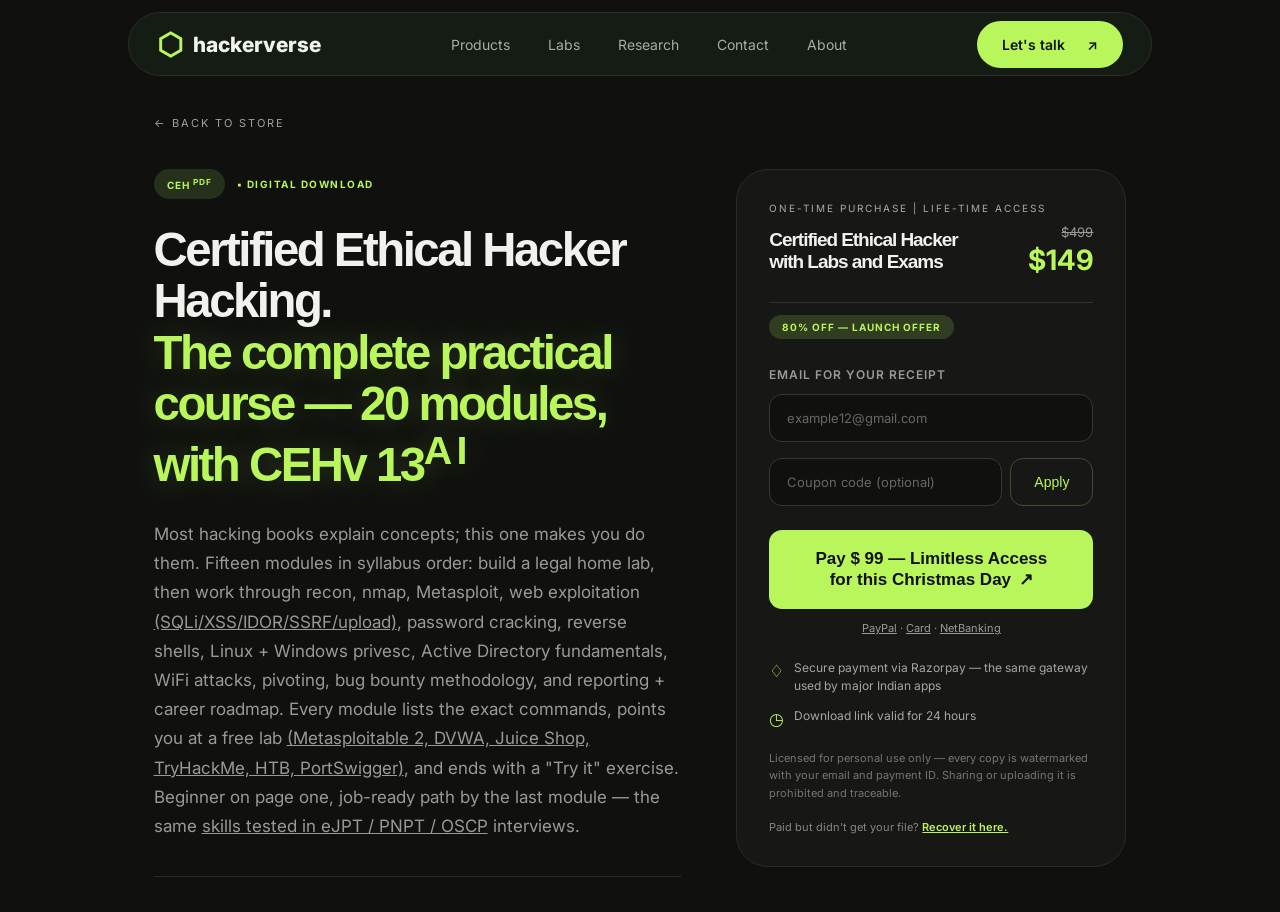
==== book.html @ e8ab925d "Add files via upload" ====
<!DOCTYPE html>
<html lang="en">
<head>
    <meta charset="UTF-8">
    <meta name="viewport" content="width=device-width, initial-scale=1.0">
    <title>hackerverse | Hands-On Ethical Hacking</title>

    <link rel="stylesheet" href="style.css">

    <link rel="preconnect" href="https://fonts.googleapis.com">
    <link rel="preconnect" href="https://fonts.gstatic.com" crossorigin>

    
    <link href="https://fonts.googleapis.com/css2?family=Inter:wght@400;500;600;700;800&display=swap" rel="stylesheet">
    <link rel="icon" type="image/png" href="logo.jpg">
</head>
<style>
    * {
    margin: 0;
    padding: 0;
    box-sizing: border-box;
}

:root {
    --bg: #10110f;
    --card: #171816;
    --green: #b8f65c;
    --text: #f1f2ed;
    --muted: #999b93;
    --border: #292b27;
}

body {
    background: var(--bg);
    color: var(--text);
    font-family: 'Inter', sans-serif;
    min-height: 100vh;
}


/* NAVBAR */

.navbar {
    width: 80%;
    max-width: 1300px;
    height: 64px;

    margin: 12px auto 0;

    border: 1px solid #2b2d29;
    border-radius: 50px;

    display: flex;
    align-items: center;
    justify-content: space-between;

    padding: 0 28px;
}

.logo {
    display: flex;
    align-items: center;
    gap: 10px;

    font-size: 21px;
    font-weight: 800;
}

.logo-icon {
    color: var(--green);
    font-size: 30px;
}

.navbar nav {
    display: flex;
    align-items: center;
    gap: 38px;
}

.navbar nav a {
    color: #aaa;
    text-decoration: none;
    font-size: 14px;
    transition: 0.3s;
}

.navbar nav a:hover {
    color: var(--green);
}

.navbar nav a span {
    margin-left: 5px;
}

.talk-btn {
    background: var(--green);
    color: #10110f;

    padding: 15px 25px;
    border-radius: 50px;

    text-decoration: none;
    font-size: 14px;
    font-weight: 600;

    display: flex;
    gap: 22px;

    transition: 0.3s;
}

.talk-btn:hover {
    transform: translateY(-3px);
    box-shadow: 0 5px 20px #b8f65c30;
}


/* MAIN CONTAINER */

.container {
    width: 76%;
    max-width: 1180px;
    margin: 35px auto;
}

.back-link {
    color: #a0a298;
    text-decoration: none;

    font-size: 11px;
    letter-spacing: 2px;
}

.back-link:hover {
    color: var(--green);
}


/* CONTENT LAYOUT */

.content-wrapper {
    display: grid;
    grid-template-columns: 1.15fr 0.85fr;

    gap: 55px;
    align-items: start;

    margin-top: 38px;
}


/* LEFT CONTENT */

.course-content {
    padding-top: 0;
}

.course-labels {
    display: flex;
    align-items: center;
    gap: 12px;

    margin-bottom: 25px;
}

.pdf-tag {
    background: #26311b;
    color: var(--green);

    padding: 8px 13px;
    border-radius: 30px;

    font-size: 10px;
    font-weight: 700;
    letter-spacing: 1px;
}

.download-tag {
    color: var(--green);

    font-size: 10px;
    font-weight: 700;
    letter-spacing: 1.5px;
}

h1 {
    font-size: clamp(38px, 3.7vw, 58px);
    font-weight: 600;

    line-height: 1.08;
    letter-spacing: -2.5px;

    margin-bottom: 30px;
}

h1 span {
    color: var(--green);
}

.description {
    color: var(--muted);

    font-size: 17px;
    line-height: 1.72;

    max-width: 600px;
}

.bottom-line {
    height: 1px;
    width: 100%;

    background: var(--border);
    margin-top: 35px;
}


/* PAYMENT CARD */

.payment-card {
    background: var(--card);

    border: 1px solid #292b27;
    border-radius: 32px;

    padding: 32px;

    width: 100%;
}

.purchase-label {
    color: #aaa;

    font-size: 10px;
    letter-spacing: 2px;

    margin-bottom: 10px;
}

.price-heading {
    display: flex;
    justify-content: space-between;
    align-items: center;
    gap: 10px;
}

.price-heading h2 {
    font-size: 19px;
    font-weight: 600;
}

.price {
    display: flex;
    flex-direction: column;
    align-items: flex-end;
    gap: 3px;
}

.price del {
    color: #999;
    font-size: 13px;
}

.price strong {
    color: var(--green);
    font-size: 28px;
}

.divider {
    width: 100%;
    height: 1px;

    background: #30322e;
    margin: 25px 0 12px;
}


/* DISCOUNT */

.discount {
    display: inline-block;

    background: #303d20;
    color: var(--green);

    padding: 6px 13px;
    border-radius: 30px;

    font-size: 10px;
    font-weight: 700;
    letter-spacing: 1px;

    margin-bottom: 28px;
}


/* INPUTS */

.payment-card label {
    display: block;

    color: #999b93;

    font-size: 12px;
    font-weight: 600;
    letter-spacing: 1px;

    margin-bottom: 12px;
}

.payment-card input {
    background: #10110f;
    border: 1px solid #363833;

    outline: none;

    color: white;
    font-family: inherit;
    font-size: 13px;

    padding: 15px 17px;
    border-radius: 13px;

    width: 100%;
    transition: 0.3s;
}

.payment-card input:focus {
    border-color: var(--green);
}

.payment-card input::placeholder {
    color: #666860;
}


/* COUPON */

.coupon-box {
    display: flex;
    gap: 8px;

    margin-top: 16px;
}

.coupon-box input {
    flex: 1;
    min-width: 0;
}

.coupon-box button {
    background: transparent;
    border: 1px solid #414b2e;

    color: var(--green);

    padding: 0 23px;
    border-radius: 13px;

    cursor: pointer;
    font-size: 14px;

    transition: 0.3s;
}

.coupon-box button:hover {
    background: #b8f65c;
    color: #10110f;
}

.coupon-message {
    font-size: 12px;
    margin-top: 8px;
    color: var(--green);
}


/* PAYMENT BUTTON */

.pay-btn {
    width: 100%;

    background: #b8f65c;
    color: #10110f;

    border: none;
    border-radius: 13px;

    padding: 19px;

    font-size: 17px;
    font-weight: 600;

    margin-top: 16px;

    cursor: pointer;
    transition: 0.3s;
}

.pay-btn span {
    margin-left: 8px;
}

.pay-btn:hover {
    background: #c9ff78;
    transform: translateY(-2px);

    box-shadow: 0 5px 20px #b8f65c25;
}

.payment-methods {
    color: #999b93;

    text-align: center;
    font-size: 11px;

    margin: 12px 0 24px;
}


/* SECURITY INFO */

.security-info {
    display: flex;
    flex-direction: column;
    gap: 12px;
}

.security-info p {
    display: flex;
    align-items: flex-start;
    gap: 10px;

    color: #a5a69e;
    font-size: 12px;
    line-height: 1.5;
}

.security-info span {
    color: var(--green);
    font-size: 17px;
}


/* LICENSE */

.license-text {
    color: #74766e;

    font-size: 11px;
    line-height: 1.6;

    margin-top: 17px;
}

.recover-text {
    color: #85877f;

    font-size: 11px;
    margin-top: 18px;
}

.recover-text a {
    color: var(--green);
    text-decoration: underline;
    font-weight: 600;
}


/* RESPONSIVE DESIGN */

@media (max-width: 1100px) {

    .navbar {
        width: 92%;
    }

    .container {
        width: 90%;
    }

    .content-wrapper {
        gap: 30px;
    }

    .navbar nav {
        gap: 18px;
    }

}

@media (max-width: 850px) {

    .navbar {
        padding: 0 18px;
    }

    .navbar nav {
        display: none;
    }

    .content-wrapper {
        grid-template-columns: 1fr;
    }

    .course-content {
        margin-bottom: 15px;
    }

    h1 {
        font-size: 48px;
    }

}

@media (max-width: 500px) {

    .navbar {
        height: 58px;
    }

    .logo {
        font-size: 18px;
    }

    .talk-btn {
        padding: 12px 17px;
        font-size: 12px;
        gap: 10px;
    }

    .container {
        width: 90%;
        margin-top: 30px;
    }

    .content-wrapper {
        margin-top: 30px;
    }

    h1 {
        font-size: 38px;
        letter-spacing: -1.8px;
    }

    .description {
        font-size: 14px;
    }

    .payment-card {
        padding: 22px;
        border-radius: 24px;
    }

    .price-heading h2 {
        font-size: 15px;
    }

    .price strong {
        font-size: 24px;
    }

    .pay-btn {
        font-size: 14px;
    }

}
</style>
<body>

    <!-- NAVBAR -->
    <header class="navbar">
        <div class="logo">
            <span class="logo-icon">⬡</span>
            <span><a href="#index.html">hackerverse</a></span>
        </div>
        <nav>
        <a href="#products">Products</a>
        <a href="#journey">Labs</a>
        <a href="#values">Research</a>
        <a href="#social-links">Contact</a>
        <a href="#about">About</a>
        </nav>
          <a href="page.html" class="talk-btn">Let's talk <span>↗</span> </a>

    </header>
    <!-- MAIN SECTION -->
    <main class="container">
        <a href="index.html" class="back-link">← BACK TO STORE</a>
        <div class="content-wrapper"> 
            <!-- LEFT CONTENT -->
            <section class="course-content">

                <div class="course-labels">
                    <span class="pdf-tag"><a href="EC-Council.pdf" download title="Download PDF">CEH <sup>PDF</sup></a></span>
                    <span class="download-tag">▪ DIGITAL DOWNLOAD</span>
                </div>

                <h1>
                    Certified Ethical Hacker<br>
                    Hacking.<br>

                    <span>
                        The complete practical<br>
                        course — 20 modules,<br>
                        with CEHv 13<sup>A I</sup>
                    </span>
                </h1>

                <p class="description">
                    
                    Most hacking books explain concepts; this one makes you do them.

                    Fifteen modules in syllabus order: build a legal home lab, then work
                    through recon, nmap, Metasploit, web exploitation
                    <u>(SQLi/XSS/IDOR/SSRF/upload)</u>, password cracking, reverse shells,
                    Linux + Windows privesc, Active Directory fundamentals, WiFi attacks,
                    pivoting, bug bounty methodology, and reporting + career roadmap.

                    Every module lists the exact commands, points you at a free lab
                    <u>(Metasploitable 2, DVWA, Juice Shop, TryHackMe, HTB, PortSwigger)</u>,
                    and ends with a "Try it" exercise. Beginner on page one, job-ready
                    path by the last module — the same <u>skills tested in eJPT / PNPT / OSCP</u>
                    interviews.

                </p>
                <div class="bottom-line"></div>
            </section>
            <!-- RIGHT PAYMENT CARD -->
            <section class="payment-card">

                <div class="purchase-label">
                    ONE-TIME PURCHASE | LIFE-TIME ACCESS
                </div>
                <div class="price-heading">
                    <h2>Certified Ethical Hacker <br>
                        with Labs and Exams</h2>
                    <div class="price">
                        <del>$499</del>
                        <strong>$149</strong>
                    </div>
                </div>
                <div class="divider"></div>
                <div class="discount">
                    80% OFF — LAUNCH OFFER
                </div>
                <!-- EMAIL -->
                <label>EMAIL FOR YOUR RECEIPT</label>
                <input
                    type="email"
                    id="email"
                    placeholder="example12@gmail.com">
                <!-- COUPON -->
                <div class="coupon-box">
                    <input
                        type="text"
                        id="coupon"
                        placeholder="Coupon code (optional)">
                    <button id="applyBtn">Apply</button>
                </div>
                <p class="coupon-message" id="couponMessage"></p>
                <!-- PAYMENT BUTTON -->
                <button class="pay-btn" id="payBtn">
                    Pay $ 99 — Limitless Access <br>
                    for this Christmas Day<span>↗</span>
                </button>
                <p class="payment-methods">
                    <u>PayPal</u> · <u>Card</u> · <u>NetBanking</u> 
                </p>
                <!-- SECURITY DETAILS -->
                <div class="security-info">
                    <p>
                        <span>♢</span>
                        Secure payment via Razorpay — the same gateway used by major Indian apps
                    </p>
                    <p>
                        <span>◷</span>
                        Download link valid for 24 hours
                    </p>
                </div>
                <p class="license-text">

                    Licensed for personal use only — every copy is watermarked
                    with your email and payment ID. Sharing or uploading it is
                    prohibited and traceable.

                </p>
                <p class="recover-text">
                    Paid but didn't get your file?
                    <a href="hackerverse.html">Recover it here.</a>
                </p>
            </section>
        </div>
    </main>
    <script>
       // COUPON SYSTEM

const applyBtn = document.getElementById("applyBtn");

const couponInput = document.getElementById("coupon");

const couponMessage = document.getElementById("couponMessage");

const payBtn = document.getElementById("payBtn");

let finalPrice = 199;

applyBtn.addEventListener("click", function () {

    const coupon = couponInput.value.trim().toUpperCase();

    if (coupon === "ICYWALL20") {

        finalPrice = 159;

        couponMessage.textContent = "✓ Coupon applied successfully!";

        payBtn.innerHTML = `Pay ₹${finalPrice} — Download instantly ↗`;

    }

    else if (coupon === "") {

        couponMessage.textContent = "Please enter a coupon code.";

    }

    else {

        couponMessage.textContent = "Invalid coupon code!";

        finalPrice = 199;

        payBtn.innerHTML = `Pay ₹199 — Download instantly ↗`;

    }

});


// EMAIL VALIDATION

payBtn.addEventListener("click", function () {

    const email = document.getElementById("email").value.trim();

    if (email === "") {

        alert("Please enter your email address.");

        return;

    }

    if (!email.includes("@") || !email.includes(".")) {

        alert("Please enter a valid email address.");

        return;

    }

    alert(
        `Email: ${email}\nAmount: ₹${finalPrice}\n\nPayment gateway integration required.`
    );

}); 
    </script>
</body>
</html>
---- style.css ----
* {
    margin: 0;
    padding: 0;
    box-sizing: border-box;
}

:root {
    --navy: #101610;
    --deep: #0b0e0b;
    --panel: #151c15;
    --ice: #c2f970;
    --white: #f4f6ef;
    --gray: #a3aa9d;
    --line: rgba(255, 255, 255, .11);
}

html {
    scroll-behavior: smooth;
    scroll-padding-top: 110px;
}

body {
    font-family: "Manrope", sans-serif;
    background: var(--deep);
    color: var(--white);
    overflow-x: hidden;
}

a {
    color: inherit;
    text-decoration: none;
}

.scanline {
    position: fixed;
    inset: 0;
    pointer-events: none;
    z-index: 10;
    opacity: .08;
    background: repeating-linear-gradient(
        0deg,
        transparent 0 3px,
        rgba(255,255,255,.08) 4px
    );
}

.offer-bar {
    height: 36px;
    background: #11170f;
    display: flex;
    align-items: center;
    justify-content: center;
    gap: 9px;
    padding: 0 12px;
    font-size: 11px;
    letter-spacing: .07em;
    text-align: center;
    color: #fff;
}

.offer-bar del {
    opacity: .45;
}

.live-dot,
.online i {
    width: 7px;
    height: 7px;
    border-radius: 50%;
    background: var(--ice);
    display: inline-block;
    box-shadow: 0 0 12px var(--ice);
}

.site-header {
    position: sticky;
    top: 0;
    z-index: 20;
    padding: 12px 20px;
    background: rgba(11,14,11,.76);
    backdrop-filter: blur(18px);
}

.navbar {
    max-width: 1240px;
    margin: auto;
    height: 64px;
    border: 1px solid var(--line);
    border-radius: 50px;
    background: rgba(22,29,22,.9);
    display: flex;
    align-items: center;
    justify-content: space-between;
    padding: 0 10px 0 25px;
}

.brand {
    font-family: "Space Grotesk", sans-serif;
    font-size: 25px;
    font-weight: 700;
    letter-spacing: -2px;
    display: flex;
    align-items: center;
    gap: 9px;
}

.brand-icon {
    font-size: 30px;
    color: var(--ice);
}

.nav-links {
    display: flex;
    align-items: center;
    gap: 30px;
}

.nav-links a {
    font-size: 13px;
    color: var(--gray);
    transition: .2s;
}

.nav-links a:hover,
.nav-links .active {
    color: var(--ice);
}

.nav-cta,
.button {
    display: inline-flex;
    align-items: center;
    justify-content: center;
    gap: 12px;
    border-radius: 50px;
    font-size: 13px;
    font-weight: 800;
    padding: 15px 23px;
    transition: .25s;
}

.nav-cta,
.primary {
    background: var(--ice);
    color: #172014;
}

.nav-cta:hover,
.primary:hover {
    background: #fff;
    transform: translateY(-2px);
}

.menu-toggle {
    display: none;
    background: #ffffff12;
    color: white;
    border: 0;
    border-radius: 50%;
    height: 44px;
    width: 44px;
    font-size: 20px;
}

.section-grid,
.section,
.footer-top,
.footer-grid {
    width: min(1160px, calc(100% - 48px));
    margin: auto;
}

.hero {
    padding-top: 100px;
    padding-bottom: 105px;
    display: grid;
    grid-template-columns: 1.4fr .8fr;
    gap: 65px;
    align-items: center;
    position: relative;
}

.hero:before,
.section:before {
    content: "";
    position: absolute;
    inset: 0;
    pointer-events: none;
    background-image:
        linear-gradient(rgba(194,249,112,.035) 1px, transparent 1px),
        linear-gradient(90deg, rgba(194,249,112,.035) 1px, transparent 1px);
    background-size: 45px 45px;
    mask-image: linear-gradient(to bottom, black, transparent);
}

.eyebrow {
    font: 11px "DM Mono", monospace;
    letter-spacing: .16em;
    color: var(--ice);
    margin-bottom: 24px;
}

h1,
h2,
h3 {
    font-family: "Space Grotesk", sans-serif;
    letter-spacing: -.055em;
}

h1 {
    font-size: clamp(48px, 6.2vw, 82px);
    line-height: 1.04;
    font-weight: 500;
}

h1 span {
    color: var(--ice);
    text-shadow: 0 0 30px #c2f97035;
}

.intro {
    max-width: 650px;
    color: var(--gray);
    font-size: 16px;
    line-height: 1.9;
    margin-top: 25px;
}

.button-row {
    display: flex;
    gap: 12px;
    flex-wrap: wrap;
    margin-top: 28px;
}

.secondary,
.light-outline {
    border: 1px solid var(--line);
    color: var(--white);
}

.secondary:hover,
.light-outline:hover {
    border-color: var(--ice);
    color: var(--ice);
}

.stats {
    margin-top: 50px;
    max-width: 650px;
    display: grid;
    grid-template-columns: repeat(4, 1fr);
    border: 1px solid var(--line);
    border-radius: 17px;
    overflow: hidden;
    background: #ffffff08;
}

.stats div {
    text-align: center;
    padding: 18px 8px;
    border-right: 1px solid var(--line);
}

.stats div:last-child {
    border: 0;
}

.stats strong {
    display: block;
    color: var(--ice);
    font: 26px "Space Grotesk";
}

.stats small {
    display: block;
    margin-top: 5px;
    font: 9px "DM Mono";
    letter-spacing: .13em;
    color: var(--gray);
}

.terminal-card {
    padding: 28px;
    border-radius: 30px;
    border: 1px solid var(--line);
    background: linear-gradient(145deg, #171e16, #0b0e0b);
    box-shadow: 0 25px 80px #0008;
}

.terminal-top {
    display: flex;
    justify-content: space-between;
    align-items: center;
    margin-bottom: 25px;
}

.terminal-icons {
    display: flex;
    gap: 15px;
    color: var(--ice);
    font-size: 22px;
}

.online {
    font: 10px "DM Mono";
    color: var(--ice);
    display: flex;
    gap: 8px;
    align-items: center;
}

.terminal {
    padding: 18px;
    border: 1px solid var(--line);
    border-radius: 12px;
    background: #050705;
    font: 11px/2 "DM Mono";
    color: var(--gray);
}

.terminal-title {
    border-bottom: 1px solid var(--line);
    padding-bottom: 9px;
    margin-bottom: 10px;
    color: var(--ice);
}

.terminal p span,
.success {
    color: var(--ice);
}

.terminal-note {
    border-top: 1px solid var(--line);
    margin-top: 22px;
    padding-top: 20px;
    color: var(--gray);
    font-size: 13px;
    line-height: 1.8;
}

.cursor {
    display: inline-block;
    width: 6px;
    height: 12px;
    background: var(--ice);
    vertical-align: middle;
    animation: blink 1s steps(2) infinite;
}

@keyframes blink {
    50% {
        opacity: 0;
    }
}

.section {
    position: relative;
    padding: 105px 0;
}

.team,
.values {
    width: 100%;
    padding-left: max(24px, calc((100% - 1160px) / 2));
    padding-right: max(24px, calc((100% - 1160px) / 2));
    background: #101610;
}

.section-heading {
    display: flex;
    justify-content: space-between;
    align-items: end;
    gap: 35px;
    margin-bottom: 50px;
}

.section-heading .eyebrow {
    margin-bottom: 17px;
}

.section-heading h2 {
    font-size: clamp(42px, 5vw, 64px);
    line-height: 1.04;
    font-weight: 500;
}

.section-heading h2 span {
    color: #7d8778;
}

.section-heading > p {
    max-width: 370px;
    color: var(--gray);
    font-size: 14px;
    line-height: 1.9;
}

.team-grid {
    display: grid;
    grid-template-columns: repeat(2, minmax(0, 1fr));
    gap: 20px;
    max-width: 850px;
}

.person-card,
.value-card {
    border: 1px solid var(--line);
    border-radius: 27px;
    background: #172017;
    padding: 32px;
    transition: .3s;
}

.person-card:hover,
.value-card:hover {
    border-color: #c2f97065;
    transform: translateY(-4px);
}

.avatar {
    width: 95px;
    height: 95px;
    border-radius: 25px;
    display: grid;
    place-items: center;
    border: 1px solid #c2f97055;
    background: #c2f9700d;
    color: var(--ice);
    font: 32px "Space Grotesk";
    margin-bottom: 30px;
    text-shadow: 0 0 25px #c2f97066;
}

.person-card h3,
.value-card h3 {
    font-size: 25px;
    font-weight: 500;
}

.role {
    color: var(--ice);
    font: 10px "DM Mono";
    letter-spacing: .15em;
    margin-top: 9px;
}

.social {
    display: flex;
    gap: 9px;
    border-top: 1px solid var(--line);
    margin-top: 27px;
    padding-top: 20px;
}

.social a {
    width: 36px;
    height: 36px;
    border: 1px solid var(--line);
    border-radius: 50%;
    display: grid;
    place-items: center;
    font-size: 11px;
    color: var(--gray);
}

.social a:hover {
    color: var(--ice);
    border-color: var(--ice);
}

.journey {
    background: var(--deep);
}

.timeline {
    position: relative;
    max-width: 900px;
    margin-left: auto;
}

.timeline:before {
    content: "";
    position: absolute;
    left: -35px;
    top: 12px;
    bottom: 15px;
    width: 1px;
    background: linear-gradient(var(--ice), transparent);
}

.timeline article {
    position: relative;
    display: grid;
    grid-template-columns: 130px 1fr;
    gap: 25px;
    margin-bottom: 17px;
}

.timeline article:before {
    content: "";
    position: absolute;
    left: -42px;
    top: 25px;
    width: 13px;
    height: 13px;
    border: 2px solid var(--ice);
    background: var(--deep);
    border-radius: 50%;
    box-shadow: 0 0 15px #c2f97077;
}

.timeline time {
    font: 11px "DM Mono";
    letter-spacing: .1em;
    color: #7d8778;
    padding-top: 26px;
}

.timeline article > div {
    border: 1px solid var(--line);
    border-radius: 18px;
    background: #111811;
    padding: 25px 30px;
}

.timeline h3 {
    font-size: 25px;
    font-weight: 500;
    color: var(--ice);  
}

.timeline p,
.value-card p {
    color: var(--gray);
    font-size: 14px;
    line-height: 1.85;
    margin-top: 10px;
}

.values-grid {
    display: grid;
    grid-template-columns: repeat(3, 1fr);
    gap: 18px;
}

.value-card {
    padding: 29px;
}

.value-top {
    display: flex;
    align-items: center;
    justify-content: space-between;
    margin-bottom: 35px;
    color: var(--ice);
    font-size: 26px;
}

.value-top small {
    font: 11px "DM Mono";
    color: var(--gray);
}

.closing {
    margin: 35px auto 80px;
    width: min(1160px, calc(100% - 48px));
    padding: 80px 25px;
    text-align: center;
    border-radius: 30px;
    background: var(--ice);
    color: #172014;
}

.closing .eyebrow {
    color: #314027;
}

.closing h2 {
    font-size: clamp(42px, 6vw, 70px);
    line-height: 1.04;
}

.closing > p:not(.eyebrow) {
    margin-top: 20px;
    line-height: 1.8;
    font-size: 14px;
}

.centered {
    justify-content: center;
}

.dark-button {
    background: #142014;
    color: var(--ice);
}

.dark-button:hover {
    background: #000;
    color: var(--ice);
}

.light-outline {
    border-color: #263522;
    color: #172014;
}

footer {
    background: #101610;
    border-top: 1px solid var(--line);
    padding: 0 24px;
}

.footer-top,
.footer-grid {
    width: min(1160px, 100%);
}

.footer-top {
    padding: 75px 0;
    display: flex;
    align-items: end;
    justify-content: space-between;
    gap: 30px;
    border-bottom: 1px solid var(--line);
}

.footer-top h2 {
    font-size: clamp(48px, 6vw, 80px);
    line-height: 1.03;
}

.footer-top h2 span {
    color: var(--ice);
}

.footer-grid {
    display: grid;
    grid-template-columns: 1.8fr repeat(4, 1fr);
    gap: 35px;
    padding: 55px 0;
}

.footer-grid h4 {
    font-size: 13px;
    margin-bottom: 17px;
}

.footer-grid > div > a:not(.brand) {
    display: block;
    color: var(--gray);
    font-size: 12px;
    margin: 13px 0;
}

.footer-grid a:hover {
    color: var(--ice);
}

.footer-about p {
    max-width: 260px;
    color: var(--gray);
    font-size: 13px;
    line-height: 1.8;
    margin: 18px 0;
}

.footer-about > a:last-child {
    font-size: 11px !important;
    overflow-wrap: anywhere;
}

.watermark {
    font: 700 clamp(90px, 19vw, 250px)/.9 "Space Grotesk";
    letter-spacing: -.09em;
    color: #ffffff08;
    border-bottom: 1px solid var(--line);
    padding-bottom: 18px;
}

.copyright {
    width: min(1160px, 100%);
    margin: auto;
    padding: 22px 0;
    color: var(--gray);
    font-size: 12px;
    align-items: center;
    display: flex;
    justify-content: center;
}

.chat-button {
    position: fixed;
    right: 25px;
    bottom: 25px;
    width: 55px;
    height: 55px;
    border: 0;
    border-radius: 50%;
    background: var(--ice);
    color: #172014;
    font-size: 25px;
    box-shadow: 0 8px 30px #c2f97030;
    cursor: pointer;
}

/* Tablet Responsive */

@media (max-width: 850px) {
    .nav-links {
        gap: 15px;
    }

    .nav-links a {
        font-size: 11px;
    }

    .hero {
        grid-template-columns: 1fr;
        gap: 35px;
    }

    .terminal-card {
        max-width: 600px;
    }

    .footer-grid {
        grid-template-columns: repeat(2, 1fr);
    }

    .footer-about {
        grid-column: span 2;
    }

    .values-grid {
        grid-template-columns: 1fr 1fr;
    }
}

/* Mobile Responsive */

@media (max-width: 650px) {
    .site-header {
        padding: 10px 12px;
    }

    .navbar {
        height: 58px;
        padding-left: 18px;
    }

    .nav-links {
        display: none;
        position: absolute;
        top: 72px;
        left: 12px;
        right: 12px;
        padding: 22px;
        border: 1px solid var(--line);
        border-radius: 22px;
        background: #101610;
        flex-direction: column;
        align-items: stretch;
        gap: 5px;
    }

    .nav-links.open {
        display: flex;
    }

    .nav-links a {
        padding: 12px;
        font-size: 14px;
    }

    .nav-cta {
        display: none;
    }

    .menu-toggle {
        display: block;
    }

    .section-grid,
    .section,
    .closing {
        width: calc(100% - 36px);
    }

    .hero {
        padding-top: 65px;
        padding-bottom: 65px;
    }

    .intro {
        font-size: 14px;
    }

    .stats {
        grid-template-columns: repeat(2, 1fr);
    }

    .stats div:nth-child(2) {
        border-right: 0;
    }

    .stats div:nth-child(-n+2) {
        border-bottom: 1px solid var(--line);
    }

    .section {
        padding: 75px 0;
    }

    .team,
    .values {
        padding-left: 18px;
        padding-right: 18px;
    }

    .section-heading {
        display: block;
        margin-bottom: 35px;
    }

    .section-heading > p {
        margin-top: 20px;
    }

    .team-grid,
    .values-grid {
        grid-template-columns: 1fr;
    }

    .timeline {
        margin-left: 28px;
    }

    .timeline article {
        grid-template-columns: 1fr;
        gap: 8px;
    }

    .timeline time {
        padding-top: 0;
    }

    .timeline article > div {
        padding: 22px;
    }

    .timeline:before {
        left: -20px;
    }

    .timeline article:before {
        left: -27px;
        top: 4px;
    }

    .closing {
        margin: 20px auto 55px;
        padding: 60px 18px;
    }

    .footer-top {
        display: block;
        padding: 55px 0;
    }

    .footer-top .button {
        margin-top: 25px;
    }

    .footer-grid {
        gap: 30px 20px;
        padding: 40px 0;
    }

    .footer-about {
        grid-column: span 2;
    }

    .watermark {
        font-size: 22vw;
    }

    .terminal-card {
        padding: 20px;
    }

    .offer-bar {
        font-size: 9px;
        letter-spacing: 0;
    }

    .button {
        font-size: 11px;
        padding: 14px 17px;
    }
}

/* Animation */

.reveal {
    opacity: 0;
    transform: translateY(22px);
    transition: opacity .7s ease, transform .7s ease;
}

.reveal.visible {
    opacity: 1;
    transform: translateY(0);
}

/* Reduced Motion */

@media (prefers-reduced-motion: reduce) {
    html {
        scroll-behavior: auto;
    }

    .reveal {
        opacity: 1;
        transform: none;
        transition: none;
    }
}

.social-links {
    display: flex;
    flex-direction: row;
    flex-wrap: nowrap;
    align-items: center;
    justify-content: center;
    gap: 50px;
    margin-top: 15px;
   
}
.social-links a {
    display: inline-flex;
    align-items: center;
    justify-content: center;
    color: var(--ice);
    font-size: 26px;
    text-decoration: none;
    transition: 0.3s;
}

.social-links a i:hover {
    color: var(--white);
    transform: translateY(-4px);
}
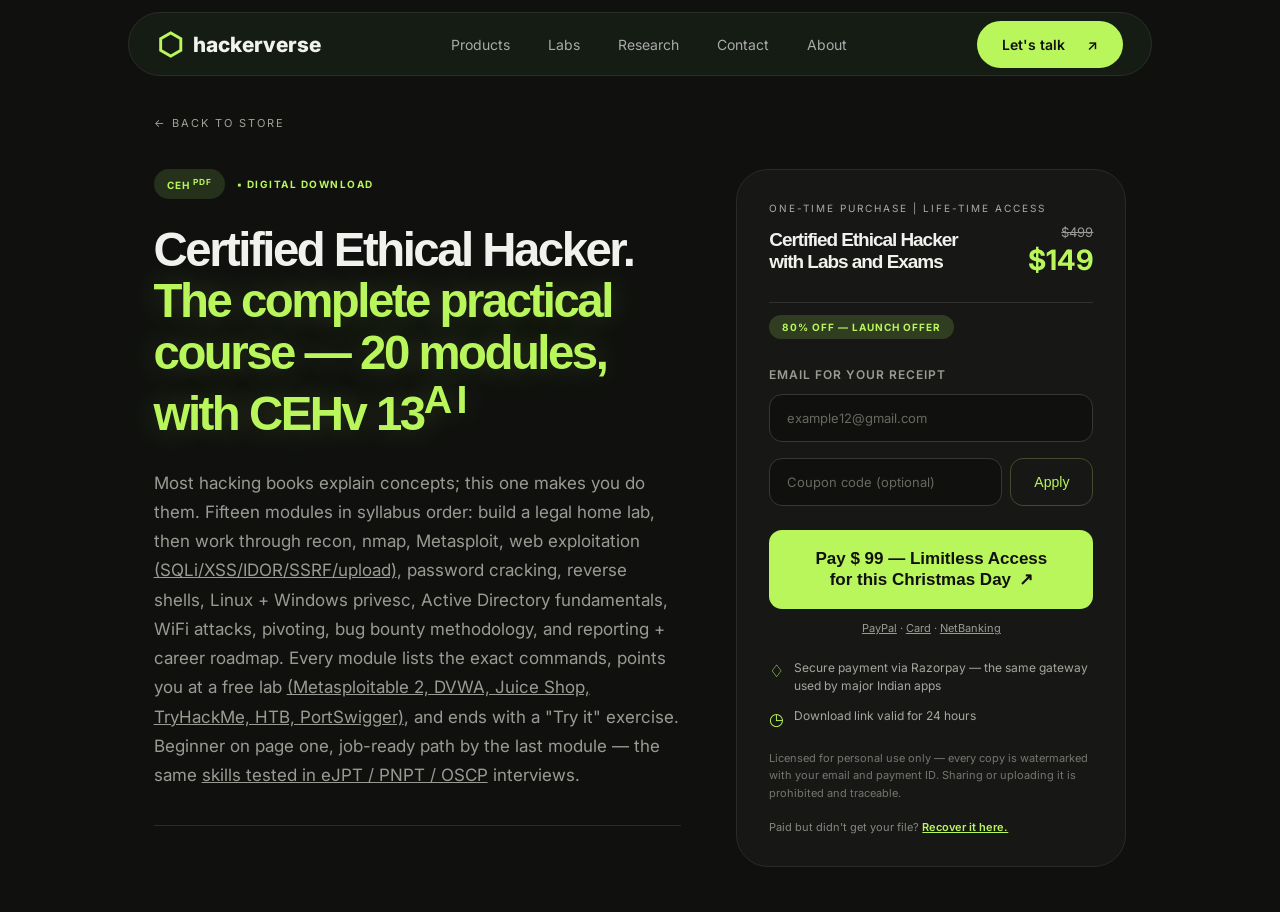
==== commit 9d9b3e5e: "book.html" ====
--- a/book.html
+++ b/book.html
@@ -597,8 +597,7 @@
                 </div>
 
                 <h1>
-                    Certified Ethical Hacker<br>
-                    Hacking.<br>
+                    Certified Ethical Hacker.<br>
 
                     <span>
                         The complete practical<br>
@@ -767,4 +766,4 @@
 }); 
     </script>
 </body>
-</html>+</html>
